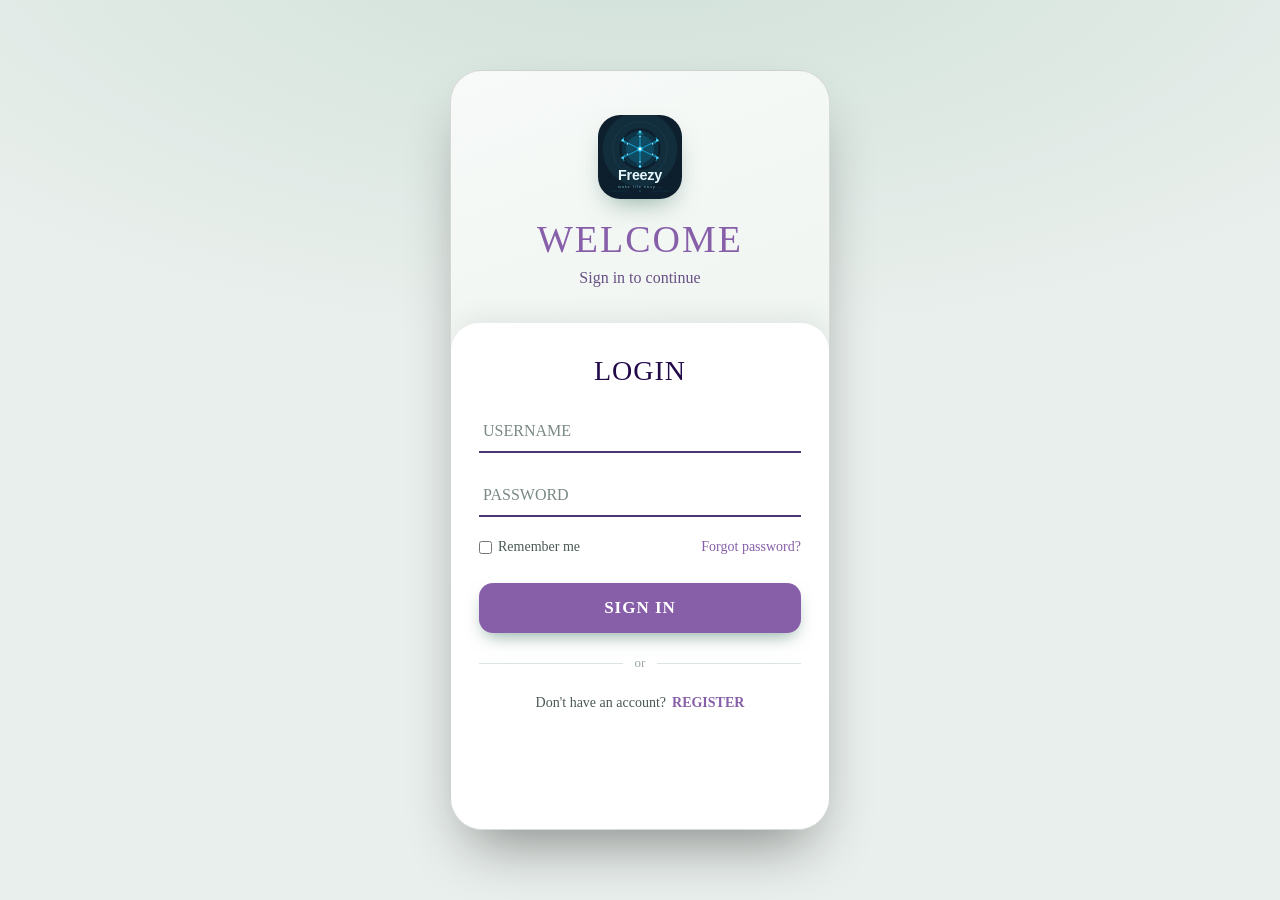
==== login.html @ cbd7a7b9 "initiate commit" ====
<!DOCTYPE html>
<html lang="en">
<head>
<meta charset="UTF-8">
<meta name="viewport" content="width=device-width, initial-scale=1.0, viewport-fit=cover">
<title>Login</title>
<link rel="stylesheet" href="./css/login.css">
</head>

<body>
    <div class="app">
        <div class="hero">
            <div class="logo">
                <img src="./photo/freezy.svg" alt="Logo"
                     onerror="this.style.display='none'; this.nextElementSibling.style.display='block';">
                <span class="logo-fallback"></span>
            </div>
            <div class="span">
                <span>W</span><span>E</span><span>L</span><span>C</span><span>O</span><span>M</span><span>E</span>
            </div>
            <p>Sign in to continue</p>
        </div>

        <div class="container">
            <form onsubmit="return false;">
                <h2>LOGIN</h2>

                <div class="input">
                    <input type="text" id="name" required>
                    <label for="name">USERNAME</label>
                </div>

                <div class="input">
                    <input type="password" id="password" required>
                    <label for="password">PASSWORD</label>
                </div>

                <div class="acc">
                    <label><input type="checkbox"> Remember me</label>
                    <a href="#">Forgot password?</a>
                </div>

                <button class="btn" type="submit">SIGN IN</button>

                <div class="divider">or</div>

                <div class="ata">
                    <span>Don't have an account?</span>
                    <a href="index3.html" id="submit">REGISTER</a>
                </div>
            </form>
        </div>
    </div>
</body>
</html>
---- css/login.css ----
* {
        padding: 0;
        margin: 0;
        box-sizing: border-box;
        font-family: 'Times New Roman', Times, serif;
        -webkit-tap-highlight-color: transparent;
    }

    :root {
        --accent: #875fa9;
        --accent-soft: #48578b7c;
        --ink: #220a49;
        --line: #4c3775;
        --page: #e9efec;
    }

    html, body {
        background: var(--page);
    }

    /* Center the phone frame on larger screens; edge-to-edge on phones */
    body {
        min-height: 100dvh;
        display: flex;
        align-items: center;
        justify-content: center;
        background:
            radial-gradient(120% 80% at 50% -10%, #cfe0d8 0%, var(--page) 60%);
        padding: 16px;
    }

    .app {
        position: relative;
        width: 100%;
        max-width: 380px;
        min-height: 100dvh;
        background: linear-gradient(160deg, #f7faf8 0%, #e6efe9 100%);
        display: flex;
        flex-direction: column;
        overflow: hidden;
    }

    /* Device frame only on wider viewports */
    @media (min-width: 400px) {
        .app {
            min-height: 760px;
            height: 760px;
            border-radius: 32px;
            border: 1px solid rgba(0, 0, 0, 0.12);
            box-shadow: 0 30px 60px -20px rgba(0, 0, 0, 0.45);
        }
    }

    .hero {
        padding: 44px 28px 28px;
        text-align: center;
    }

    .logo {
        width: 84px;
        height: 84px;
        margin: 0 auto 18px;
        border-radius: 22px;
        background: #ffffff;
        display: flex;
        align-items: center;
        justify-content: center;
        box-shadow: 0 12px 26px -10px rgba(53, 106, 87, 0.55);
        overflow: hidden;
    }

    .logo img {
        width: 200%;
        height: 1000%;
        object-fit: center;
    }

    /* Fallback monogram shown if the logo image is missing */
    .logo-fallback {
        display: none;
        font-size: 40px;
        font-weight: 700;
        color: var(--accent);
        letter-spacing: 1px;
    }

    .span {
        font-size: 38px;
        letter-spacing: 2px;
        color: var(--accent);
    }

    .span span {
        display: inline-block;
        font-weight: 400;
        animation: mover 4s linear infinite;
    }

    @keyframes mover {
        0%   { text-shadow: 0 0 30px rgba(53, 106, 87, 0); transform: translateY(0); }
        50%  { text-shadow: 0 0 24px rgba(53, 106, 87, 0.35); transform: translateY(6px); }
        100% { text-shadow: 0 0 30px rgba(53, 106, 87, 0); transform: translateY(0); }
    }

    .span span:nth-child(1) { animation-delay: 0.0s; }
    .span span:nth-child(2) { animation-delay: 0.4s; }
    .span span:nth-child(3) { animation-delay: 0.8s; }
    .span span:nth-child(4) { animation-delay: 1.2s; }
    .span span:nth-child(5) { animation-delay: 1.6s; }
    .span span:nth-child(6) { animation-delay: 2.0s; }
    .span span:nth-child(7) { animation-delay: 2.4s; }

    .hero p {
        margin-top: 8px;
        font-size: 16px;
        color: #695084;
    }

    /* ---------- Card ---------- */
    .container {
        flex: 1;
        margin-top: 8px;
        background: #ffffff;
        border-top-left-radius: 28px;
        border-top-right-radius: 28px;
        box-shadow: 0 -8px 24px rgba(0, 0, 0, 0.06);
        padding: 32px 28px calc(32px + env(safe-area-inset-bottom));
        display: flex;
        flex-direction: column;
    }

    h2 {
        font-size: 28px;
        font-weight: 400;
        text-align: center;
        letter-spacing: 1px;
        margin-bottom: 24px;
        color: var(--ink);
    }

    /* ---------- Inputs ---------- */
    .input {
        position: relative;
        margin: 22px 0;
        border-bottom: 2px solid var(--line);
    }

    .input input {
        width: 100%;
        height: 40px;
        background: transparent;
        border: none;
        outline: none;
        font-size: 16px;
        padding: 0 4px;
        color: var(--ink);
    }

    .input label {
        position: absolute;
        top: 50%;
        left: 4px;
        transform: translateY(-50%);
        font-size: 16px;
        color: #7a8a82;
        pointer-events: none;
        transition: 0.2s ease;
    }

    .input input:focus ~ label,
    .input input:valid ~ label {
        top: -10px;
        font-size: 13px;
        color: var(--accent);
        transform: none;
    }

    .input input:focus {
        border-color: var(--accent);
    }

    /* ---------- Options row ---------- */
    .acc {
        display: flex;
        align-items: center;
        justify-content: space-between;
        margin-top: 6px;
        flex-wrap: wrap;
        gap: 8px;
    }

    .acc label {
        display: flex;
        align-items: center;
        gap: 6px;
        font-size: 14px;
        color: #4a5a52;
        cursor: pointer;
    }

    .acc a {
        font-size: 14px;
        color: var(--accent);
        text-decoration: none;
    }

    .acc a:hover { text-decoration: underline; }

    /* ---------- Button ---------- */
    .btn {
        width: 100%;
        height: 50px;
        margin-top: 28px;
        color: #fff;
        border: none;
        border-radius: 14px;
        font-weight: 600;
        font-size: 17px;
        letter-spacing: 1px;
        background: var(--accent);
        cursor: pointer;
        transition: transform 0.15s ease, box-shadow 0.2s ease;
        box-shadow: 0 8px 18px -6px rgba(53, 106, 87, 0.6);
    }

    .btn:active { transform: scale(0.98); }
    .btn:hover { box-shadow: 0 10px 22px -6px rgba(53, 106, 87, 0.7); }

    /* ---------- Footer link ---------- */
    .ata {
        display: flex;
        justify-content: center;
        gap: 6px;
        margin-top: 24px;
        font-size: 14px;
        color: #4a5a52;
    }

    .ata a {
        font-weight: 600;
        color: var(--accent);
        text-decoration: none;
    }

    .ata a:hover { text-decoration: underline; }

    .divider {
        display: flex;
        align-items: center;
        gap: 12px;
        margin: 22px 0 4px;
        color: #9aa8a1;
        font-size: 13px;
    }

    .divider::before,
    .divider::after {
        content: "";
        flex: 1;
        height: 1px;
        background: #dde5e1;
    }
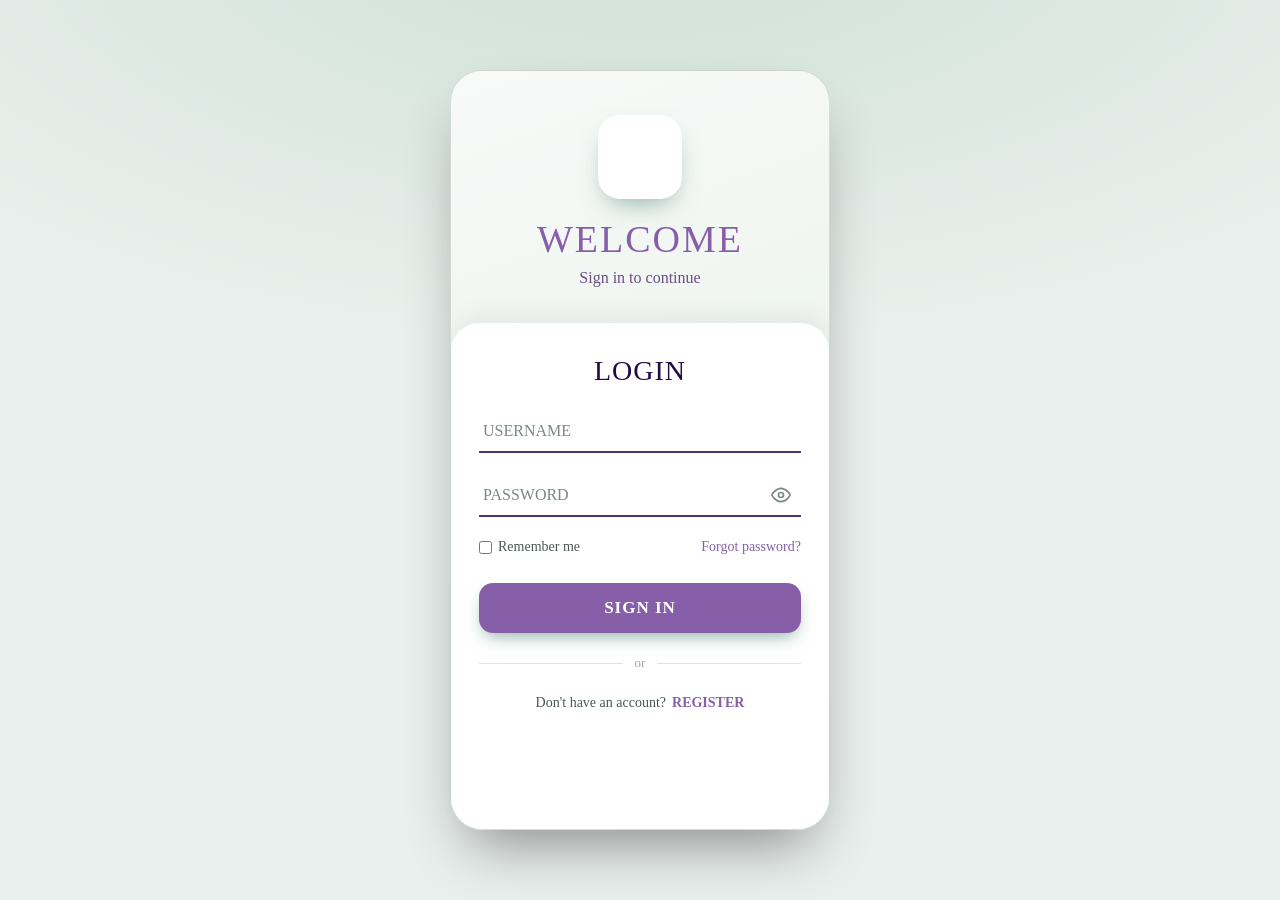
==== commit 7d3166ee: "Add password display toggle buttons to Login and Register pages" ====
--- a/login.html
+++ b/login.html
@@ -30,9 +30,19 @@
                     <label for="name">USERNAME</label>
                 </div>
 
-                <div class="input">
+                <div class="input password-wrap">
                     <input type="password" id="password" required>
                     <label for="password">PASSWORD</label>
+                    <button type="button" class="toggle-password" aria-label="Toggle password visibility" title="Toggle password visibility">
+                        <svg class="icon-eye" viewBox="0 0 24 24">
+                            <path d="M1 12s4-8 11-8 11 8 11 8-4 8-11 8-11-8-11-8z"></path>
+                            <circle cx="12" cy="12" r="3"></circle>
+                        </svg>
+                        <svg class="icon-eye-off" viewBox="0 0 24 24">
+                            <path d="M17.94 17.94A10.07 10.07 0 0 1 12 20c-7 0-11-8-11-8a18.45 18.45 0 0 1 5.06-5.94M9.9 4.24A9.12 9.12 0 0 1 12 4c7 0 11 8 11 8a18.5 18.5 0 0 1-2.16 3.19m-6.72-1.07a3 3 0 1 1-4.24-4.24"></path>
+                            <line x1="1" y1="1" x2="23" y2="23"></line>
+                        </svg>
+                    </button>
                 </div>
 
                 <div class="acc">
@@ -46,10 +56,13 @@
 
                 <div class="ata">
                     <span>Don't have an account?</span>
-                    <a href="index3.html" id="submit">REGISTER</a>
+                    <a href="registerr.html" id="submit">REGISTER</a>
                 </div>
             </form>
         </div>
     </div>
+
+    <script type="module" src="./firebaseConfig.js"></script>
+    <script type="module" src="./login.js"></script>
 </body>
 </html>
--- a/css/login.css
+++ b/css/login.css
@@ -259,4 +259,64 @@
         flex: 1;
         height: 1px;
         background: #dde5e1;
+    }
+
+    /* ---------- Password Visibility Toggle ---------- */
+    .password-wrap {
+        position: relative;
+    }
+
+    .password-wrap input {
+        padding-right: 42px !important;
+    }
+
+    .toggle-password {
+        position: absolute;
+        right: 4px;
+        top: 50%;
+        transform: translateY(-50%);
+        background: transparent;
+        border: none;
+        outline: none;
+        cursor: pointer;
+        padding: 6px;
+        display: flex;
+        align-items: center;
+        justify-content: center;
+        color: #7a8a82;
+        transition: color 0.2s ease, transform 0.15s ease;
+        z-index: 2;
+    }
+
+    .toggle-password:hover {
+        color: var(--accent);
+    }
+
+    .toggle-password:active {
+        transform: translateY(-50%) scale(0.92);
+    }
+
+    .toggle-password svg {
+        width: 20px;
+        height: 20px;
+        stroke: currentColor;
+        stroke-width: 2;
+        stroke-linecap: round;
+        stroke-linejoin: round;
+        fill: none;
+        display: block;
+        pointer-events: none;
+    }
+
+    .toggle-password .icon-eye-off {
+        display: none;
+    }
+
+    .toggle-password.is-visible .icon-eye {
+        display: none;
+    }
+
+    .toggle-password.is-visible .icon-eye-off {
+        display: block;
+        color: var(--accent);
     }
